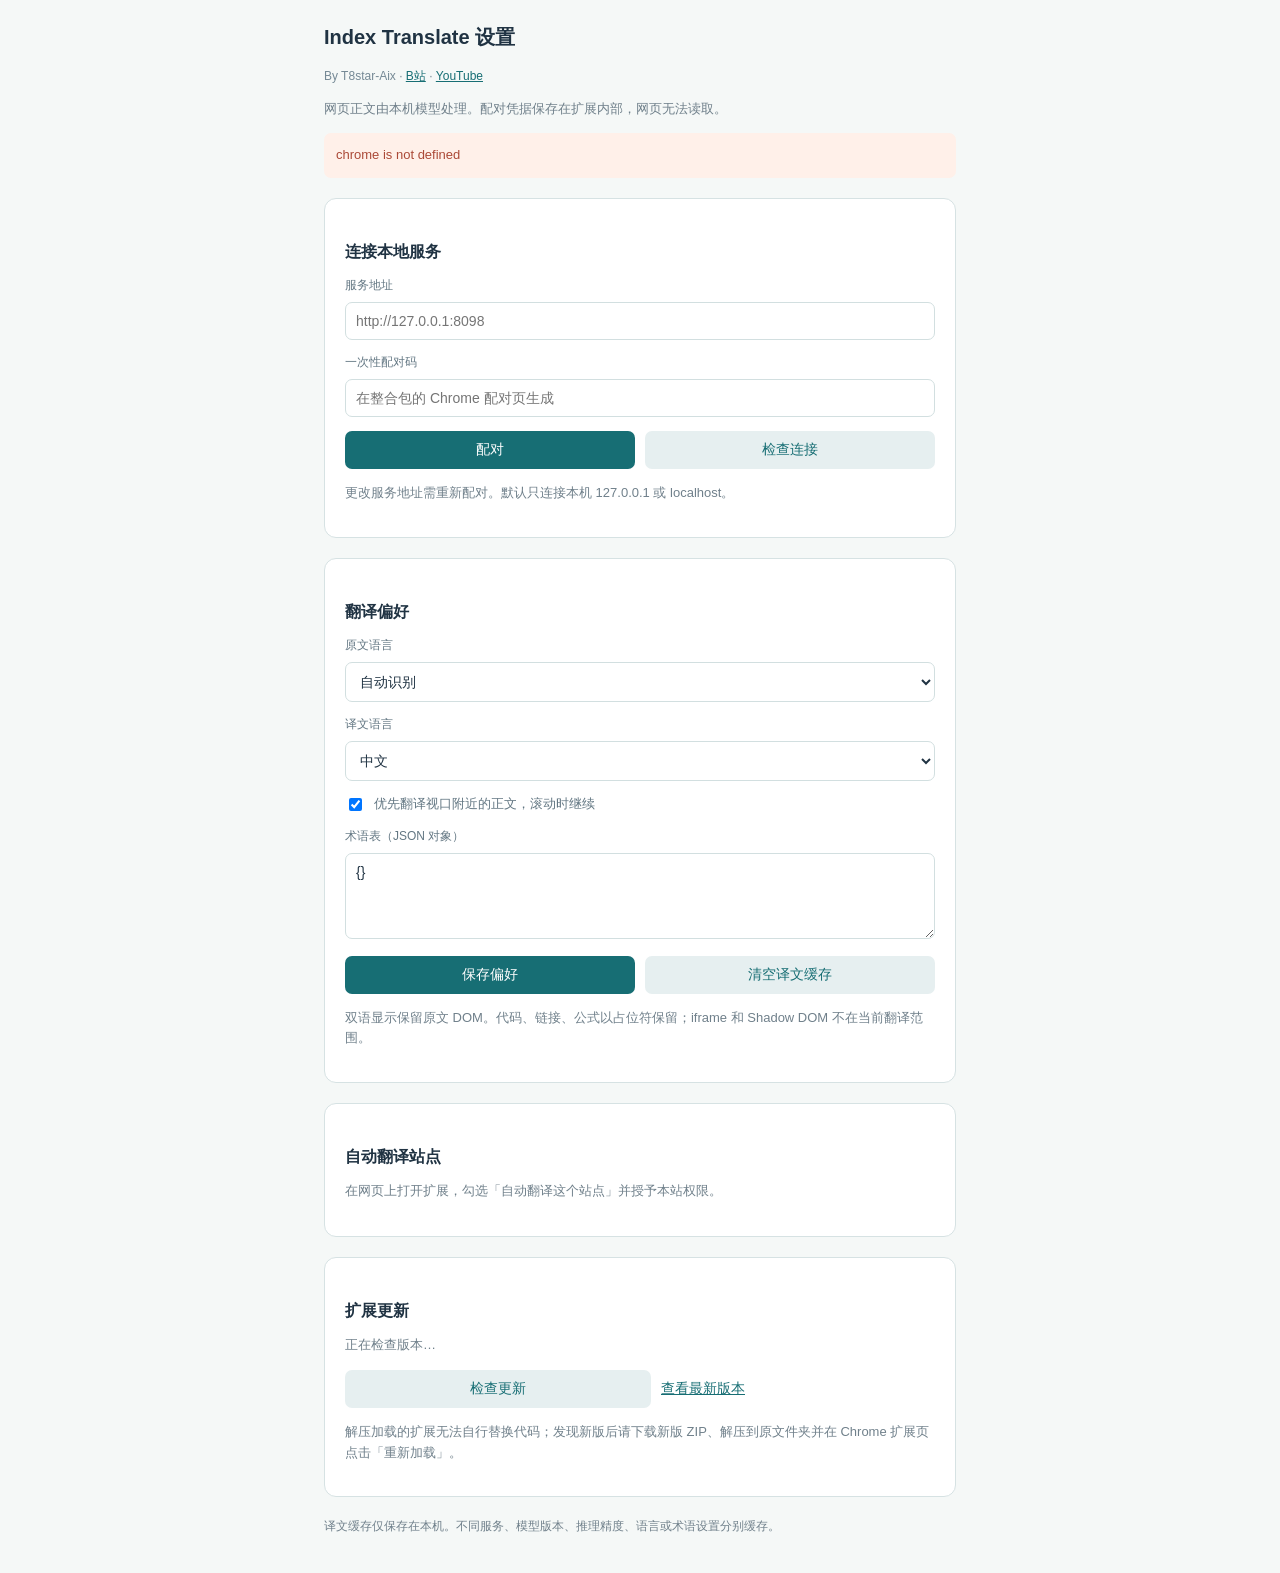
==== standalone/chrome/options.html @ c258b6b7 "Release Index Translate node and code-only companions v0.1.7" ====
<!doctype html>
<html lang="zh-CN">
  <head>
    <meta charset="utf-8" />
    <meta name="viewport" content="width=device-width,initial-scale=1" />
    <link rel="stylesheet" href="ui.css" />
    <script defer src="options.js"></script>
    <title>Index Translate 设置</title>
  </head>
  <body>
    <main>
      <h1>Index Translate 设置</h1>
      <p class="credit">By T8star-Aix · <a href="https://space.bilibili.com/385085361" target="_blank" rel="noopener noreferrer">B站</a> · <a href="https://www.youtube.com/@T8star-Aix/" target="_blank" rel="noopener noreferrer">YouTube</a></p>
      <p>网页正文由本机模型处理。配对凭据保存在扩展内部，网页无法读取。</p>
      <div id="message" class="message" role="status">正在读取设置…</div>
      <section class="card">
        <h2>连接本地服务</h2>
        <label for="endpoint">服务地址</label
        ><input id="endpoint" placeholder="http://127.0.0.1:8098" /><label
          for="code"
          >一次性配对码</label
        ><input
          id="code"
          autocomplete="off"
          placeholder="在整合包的 Chrome 配对页生成"
        />
        <div class="row">
          <button id="pair">配对</button
          ><button id="check" class="secondary">检查连接</button>
        </div>
        <p>更改服务地址需重新配对。默认只连接本机 127.0.0.1 或 localhost。</p>
      </section>
      <section class="card">
        <h2>翻译偏好</h2>
        <label for="source">原文语言</label
        ><select id="source"></select
        ><label for="target">译文语言</label
        ><select id="target"></select
        ><label class="check"
          ><input
            type="checkbox"
            id="viewport"
            checked
          />优先翻译视口附近的正文，滚动时继续</label
        ><label for="glossary">术语表（JSON 对象）</label
        ><textarea id="glossary" rows="4" spellcheck="false">{}</textarea>
        <div class="row">
          <button id="save">保存偏好</button
          ><button id="clear" class="secondary">清空译文缓存</button>
        </div>
        <p>
          双语显示保留原文 DOM。代码、链接、公式以占位符保留；iframe 和 Shadow
          DOM 不在当前翻译范围。
        </p>
      </section>
      <section class="card">
        <h2>自动翻译站点</h2>
        <p>在网页上打开扩展，勾选「自动翻译这个站点」并授予本站权限。</p>
        <ul id="rules" class="rules"></ul>
      </section>
      <section class="card">
        <h2>扩展更新</h2>
        <p id="update-status">正在检查版本…</p>
        <div class="row"><button id="check-update" class="secondary">检查更新</button><a id="release-link" href="https://github.com/T8mars/Comfyui-Index-Translate-T8/releases/latest" target="_blank" rel="noopener noreferrer">查看最新版本</a></div>
        <p>解压加载的扩展无法自行替换代码；发现新版后请下载新版 ZIP、解压到原文件夹并在 Chrome 扩展页点击「重新加载」。</p>
      </section>
      <p class="foot">
        译文缓存仅保存在本机。不同服务、模型版本、推理精度、语言或术语设置分别缓存。
      </p>
    </main>
  </body>
</html>
---- standalone/chrome/ui.css ----
:root {
  font-family:
    Segoe UI,
    Microsoft YaHei,
    sans-serif;
  color: #203343;
  background: #f5f8f7;
  font-size: 14px;
}
* {
  box-sizing: border-box;
}
body {
  margin: 0;
}
main {
  padding: 24px;
  max-width: 680px;
  margin: auto;
}
body.popup main {
  width: 340px;
  padding: 19px;
}
h1 {
  font-size: 20px;
  margin: 0 0 7px;
}
h2 {
  font-size: 16px;
  margin: 23px 0 12px;
}
p {
  font-size: 13px;
  line-height: 1.6;
  color: #70808b;
}
label {
  display: block;
  font-size: 12px;
  color: #637783;
  margin: 14px 0 8px;
}
input,
select,
textarea {
  font: inherit;
  border: 1px solid #d2dfe0;
  border-radius: 7px;
  padding: 10px;
  width: 100%;
  color: #203343;
  background: white;
}
button {
  font: inherit;
  background: #176e74;
  color: white;
  border: 0;
  border-radius: 7px;
  padding: 10px 16px;
  cursor: pointer;
}
button.secondary {
  background: #e6eff0;
  color: #176e74;
}
button:disabled {
  opacity: 0.5;
  cursor: default;
}
.row {
  display: flex;
  gap: 10px;
  margin: 14px 0;
  align-items: center;
}
.row > * {
  flex: 1;
}
.check {
  display: flex;
  align-items: center;
  gap: 9px;
  font-size: 13px;
}
.check input {
  width: auto;
}
.message {
  padding: 12px;
  background: #e7f1ef;
  border-radius: 7px;
  font-size: 13px;
  line-height: 1.6;
  white-space: pre-wrap;
  overflow-wrap: anywhere;
  min-height: 40px;
}
.message.error {
  color: #ab4937;
  background: #fff0e9;
}
a {
  color: #176e74;
}
.card {
  padding: 20px;
  background: white;
  border: 1px solid #d6e2e3;
  border-radius: 12px;
  margin-top: 20px;
}
code {
  font-size: 13px;
}
#site {
  font-size: 12px;
  color: #758995;
  overflow-wrap: anywhere;
}
.foot {
  margin-top: 20px;
  font-size: 12px;
}
.rules {
  padding: 0;
  list-style: none;
}
.rules li {
  display: flex;
  justify-content: space-between;
  gap: 10px;
  align-items: center;
  padding: 9px 0;
  border-bottom: 1px solid #edf2f2;
}
.rules button {
  padding: 5px 8px;
  font-size: 12px;
}
.settings-link {
  display: block;
  text-align: right;
  margin-top: 14px;
  font-size: 12px;
}
.credit { margin-top: 16px; font-size: 12px; color: #758995; }
.credit a { color: #176e74; }
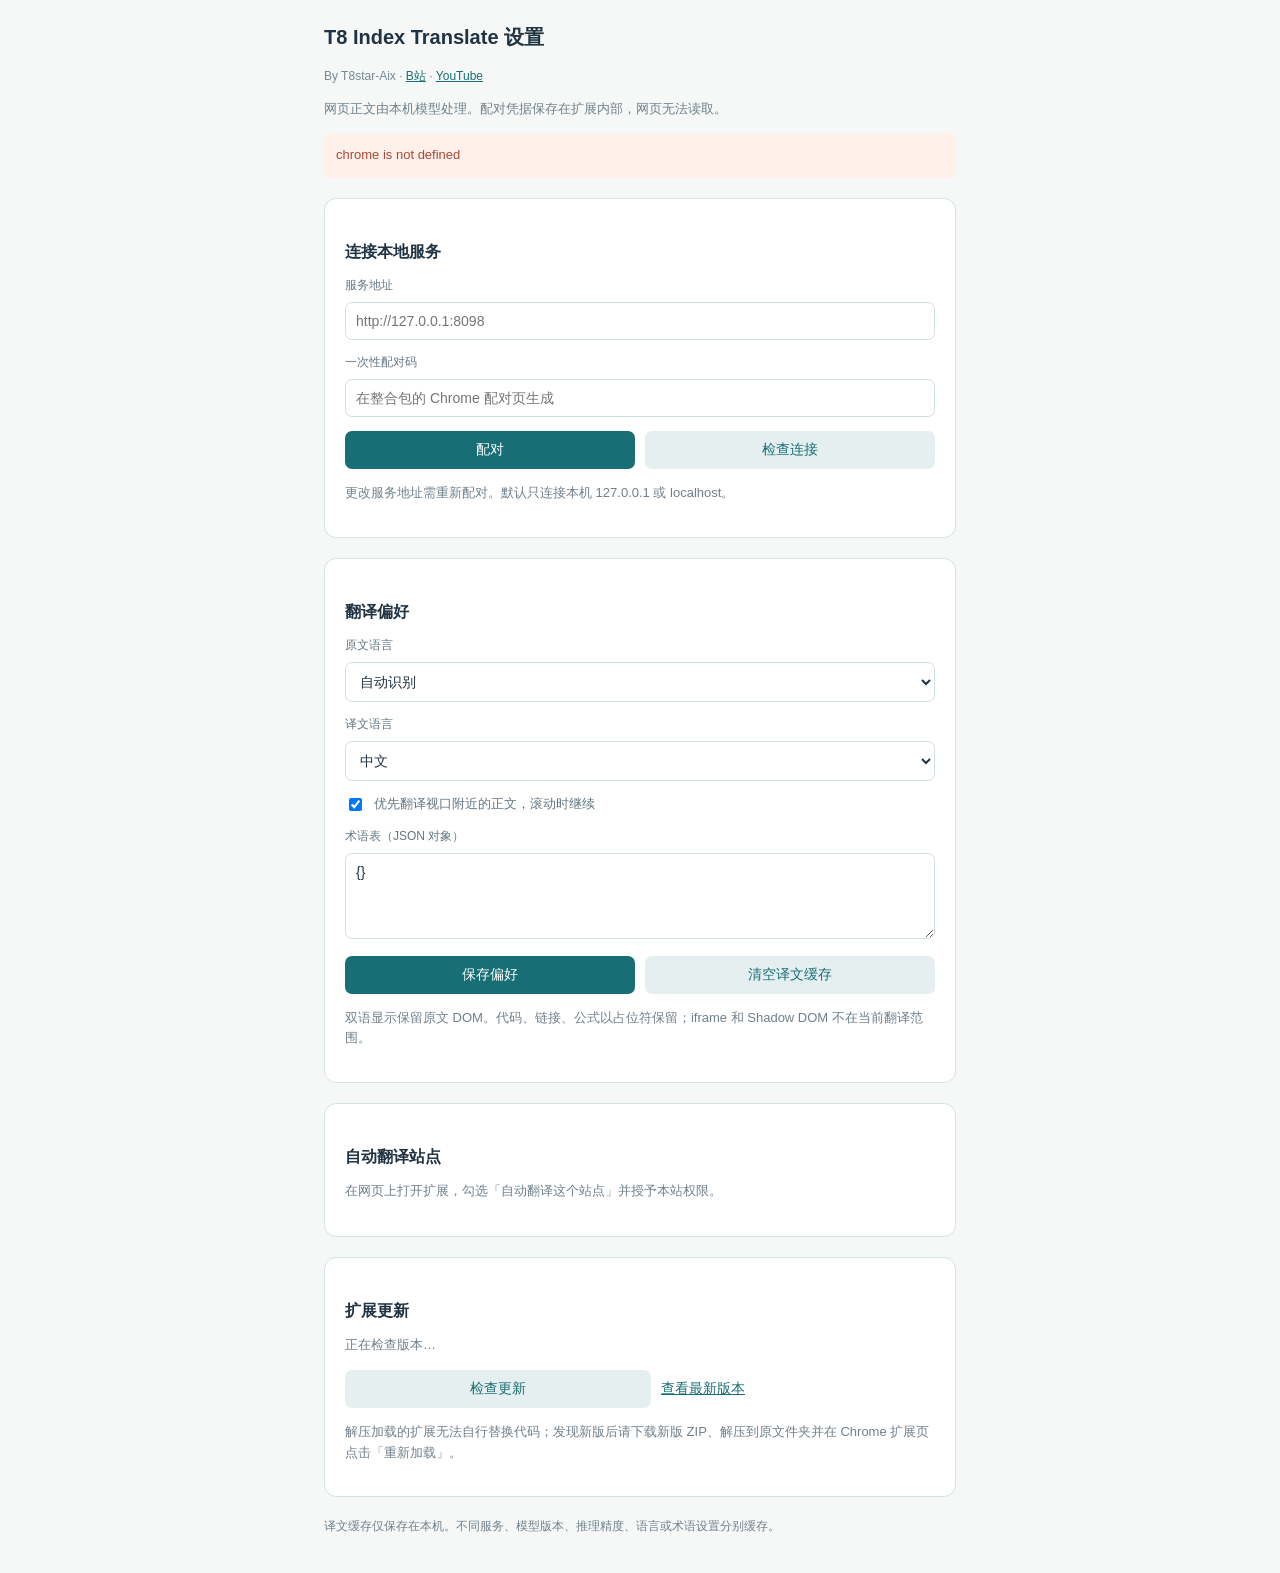
==== commit bc724cf3: "Add draggable Tiffany-blue Chrome translation bubble" ====
--- a/standalone/chrome/options.html
+++ b/standalone/chrome/options.html
@@ -5,11 +5,11 @@
     <meta name="viewport" content="width=device-width,initial-scale=1" />
     <link rel="stylesheet" href="ui.css" />
     <script defer src="options.js"></script>
-    <title>Index Translate 设置</title>
+    <title>T8 Index Translate 设置</title>
   </head>
   <body>
     <main>
-      <h1>Index Translate 设置</h1>
+      <h1>T8 Index Translate 设置</h1>
       <p class="credit">By T8star-Aix · <a href="https://space.bilibili.com/385085361" target="_blank" rel="noopener noreferrer">B站</a> · <a href="https://www.youtube.com/@T8star-Aix/" target="_blank" rel="noopener noreferrer">YouTube</a></p>
       <p>网页正文由本机模型处理。配对凭据保存在扩展内部，网页无法读取。</p>
       <div id="message" class="message" role="status">正在读取设置…</div>
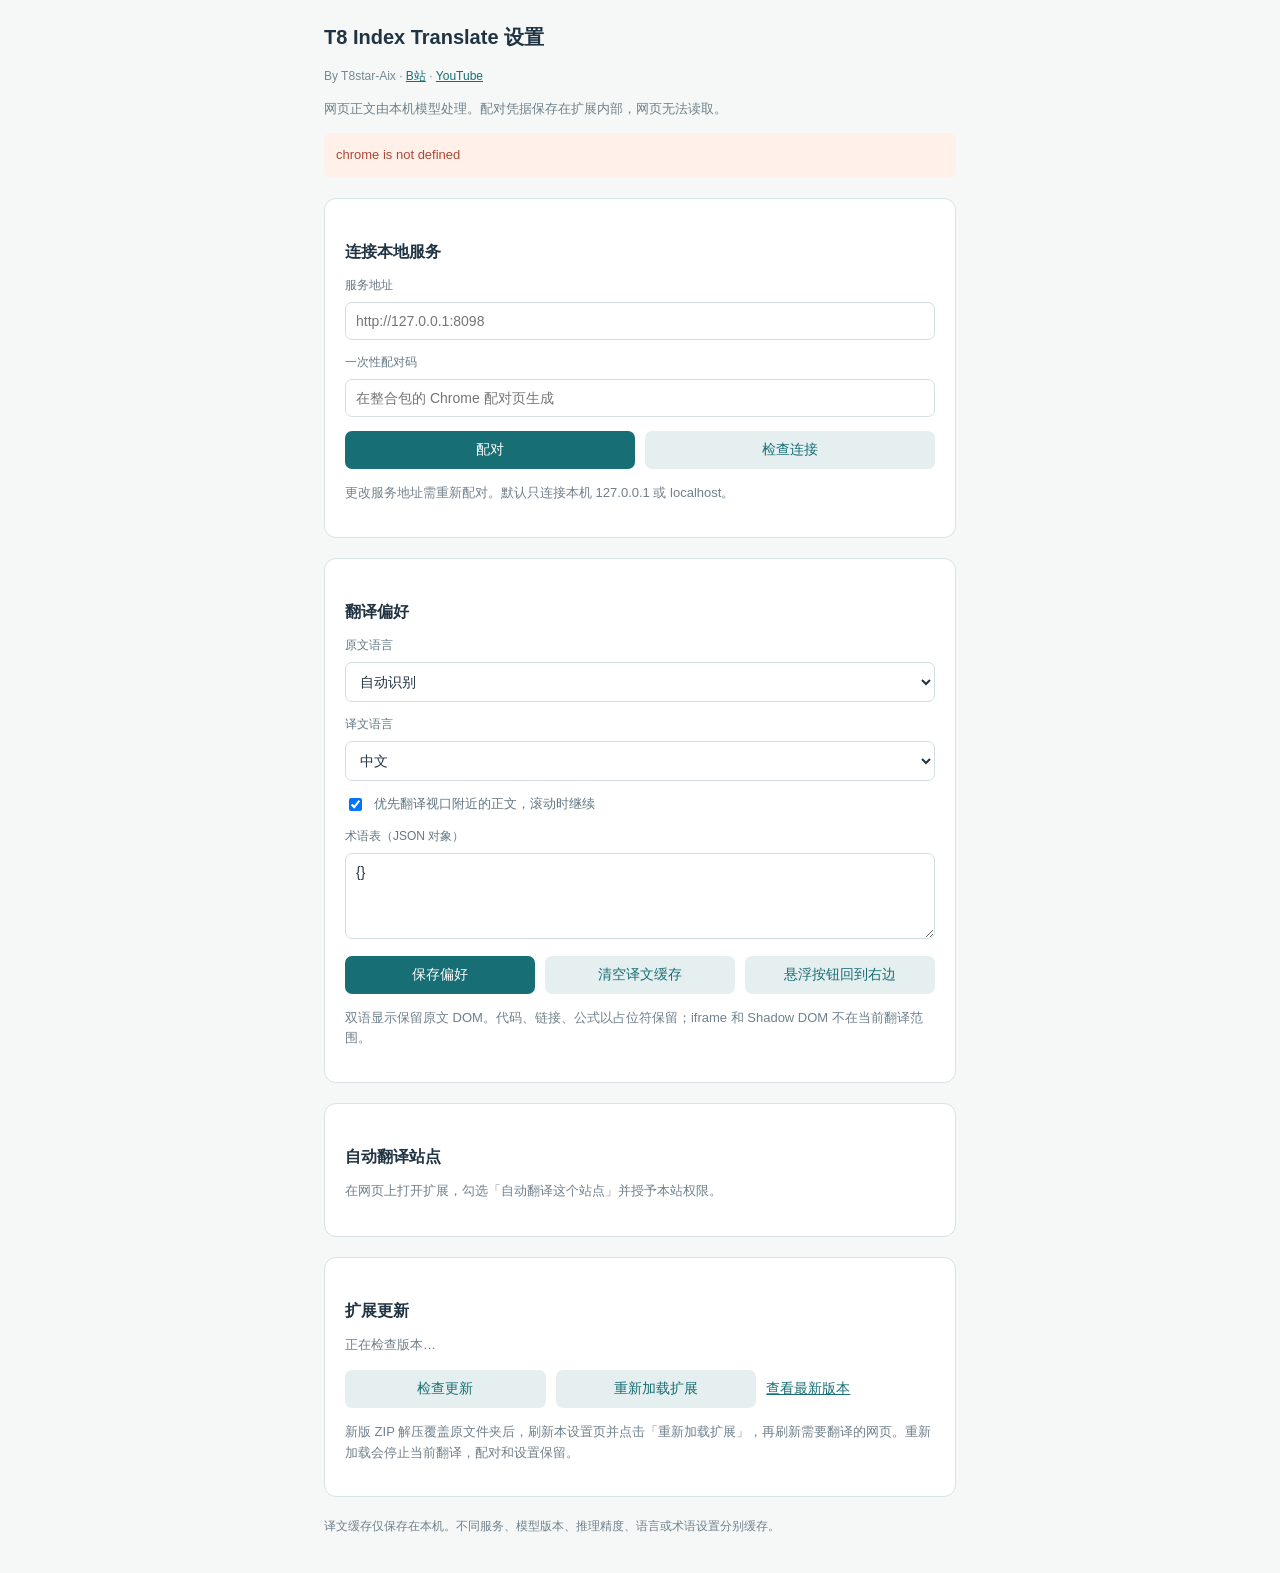
==== commit fd6be4f2: "Add inline video controls and serialize speech starts" ====
--- a/standalone/chrome/options.html
+++ b/standalone/chrome/options.html
@@ -47,6 +47,7 @@
         <div class="row">
           <button id="save">保存偏好</button
           ><button id="clear" class="secondary">清空译文缓存</button>
+          <button id="reset-floating" class="secondary">悬浮按钮回到右边</button>
         </div>
         <p>
           双语显示保留原文 DOM。代码、链接、公式以占位符保留；iframe 和 Shadow
@@ -61,8 +62,8 @@
       <section class="card">
         <h2>扩展更新</h2>
         <p id="update-status">正在检查版本…</p>
-        <div class="row"><button id="check-update" class="secondary">检查更新</button><a id="release-link" href="https://github.com/T8mars/Comfyui-Index-Translate-T8/releases/latest" target="_blank" rel="noopener noreferrer">查看最新版本</a></div>
-        <p>解压加载的扩展无法自行替换代码；发现新版后请下载新版 ZIP、解压到原文件夹并在 Chrome 扩展页点击「重新加载」。</p>
+        <div class="row"><button id="check-update" class="secondary">检查更新</button><button id="reload-extension" class="secondary">重新加载扩展</button><a id="release-link" href="https://github.com/T8mars/Comfyui-Index-Translate-T8/releases/latest" target="_blank" rel="noopener noreferrer">查看最新版本</a></div>
+        <p>新版 ZIP 解压覆盖原文件夹后，刷新本设置页并点击「重新加载扩展」，再刷新需要翻译的网页。重新加载会停止当前翻译，配对和设置保留。</p>
       </section>
       <p class="foot">
         译文缓存仅保存在本机。不同服务、模型版本、推理精度、语言或术语设置分别缓存。
--- a/standalone/chrome/ui.css
+++ b/standalone/chrome/ui.css
@@ -78,6 +78,7 @@
 .row > * {
   flex: 1;
 }
+.hint { margin: -7px 0 12px; font-size: 12px; }
 .check {
   display: flex;
   align-items: center;
